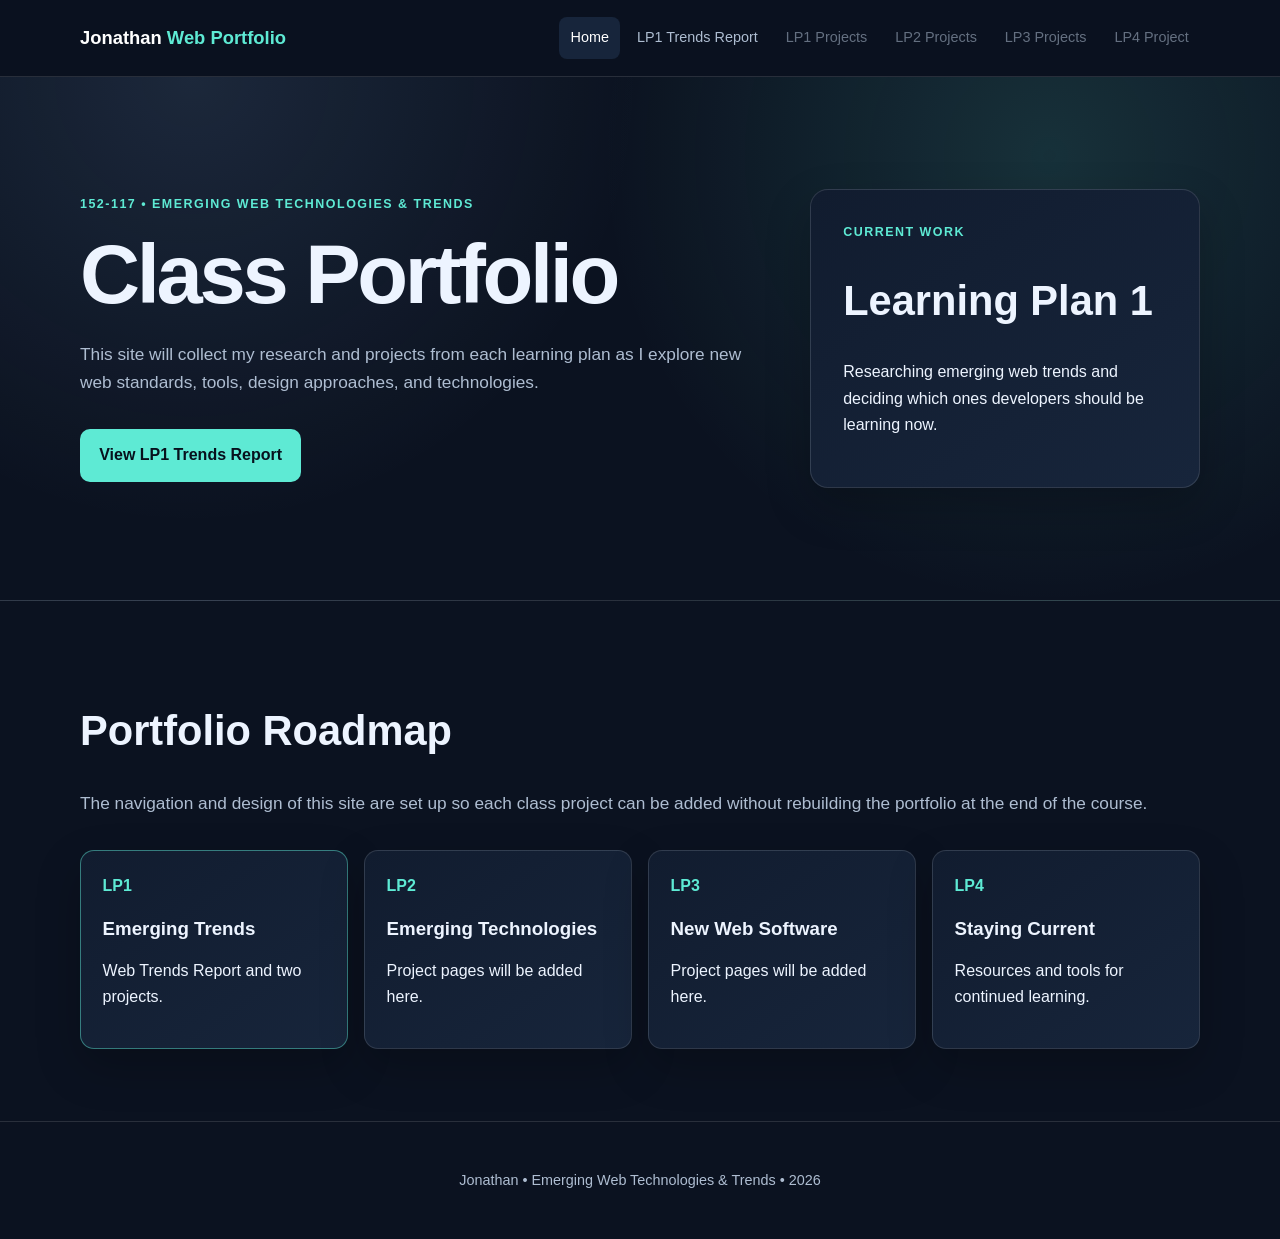
==== index.html @ ddfd7f27 "Add files via upload" ====
<!DOCTYPE html>
<html lang="en">
<head>
  <meta charset="UTF-8">
  <meta name="viewport" content="width=device-width, initial-scale=1.0">
  <meta name="description" content="Jonathan's Emerging Web Technologies and Trends class portfolio">
  <title>Jonathan | Emerging Web Technologies & Trends</title>
  <link rel="stylesheet" href="styles.css">
</head>
<body>
  <header class="site-header">
    <div class="wrap header-inner">
      <a class="brand" href="index.html">Jonathan <span>Web Portfolio</span></a>
      <nav aria-label="Main navigation">
        <ul class="nav-list">
          <li><a class="active" href="index.html">Home</a></li>
          <li><a href="trends.html">LP1 Trends Report</a></li>
          <li><a href="#" aria-disabled="true">LP1 Projects</a></li>
          <li><a href="#" aria-disabled="true">LP2 Projects</a></li>
          <li><a href="#" aria-disabled="true">LP3 Projects</a></li>
          <li><a href="#" aria-disabled="true">LP4 Project</a></li>
        </ul>
      </nav>
    </div>
  </header>

  <main>
    <section class="hero">
      <div class="wrap hero-grid">
        <div>
          <p class="eyebrow">152-117 • Emerging Web Technologies & Trends</p>
          <h1>Class Portfolio</h1>
          <p class="lead">
            This site will collect my research and projects from each learning plan as I explore
            new web standards, tools, design approaches, and technologies.
          </p>
          <a class="button" href="trends.html">View LP1 Trends Report</a>
        </div>
        <aside class="hero-card" aria-label="Portfolio overview">
          <p class="mini-label">Current work</p>
          <h2>Learning Plan 1</h2>
          <p>Researching emerging web trends and deciding which ones developers should be learning now.</p>
        </aside>
      </div>
    </section>

    <section class="wrap section">
      <h2>Portfolio Roadmap</h2>
      <p class="section-intro">
        The navigation and design of this site are set up so each class project can be added without
        rebuilding the portfolio at the end of the course.
      </p>
      <div class="roadmap-grid">
        <article class="roadmap-card current">
          <span>LP1</span>
          <h3>Emerging Trends</h3>
          <p>Web Trends Report and two projects.</p>
        </article>
        <article class="roadmap-card">
          <span>LP2</span>
          <h3>Emerging Technologies</h3>
          <p>Project pages will be added here.</p>
        </article>
        <article class="roadmap-card">
          <span>LP3</span>
          <h3>New Web Software</h3>
          <p>Project pages will be added here.</p>
        </article>
        <article class="roadmap-card">
          <span>LP4</span>
          <h3>Staying Current</h3>
          <p>Resources and tools for continued learning.</p>
        </article>
      </div>
    </section>
  </main>

  <footer>
    <div class="wrap">
      <p>Jonathan • Emerging Web Technologies & Trends • 2026</p>
    </div>
  </footer>
</body>
</html>
---- styles.css ----
/* =========================================================
   Jonathan - Emerging Web Technologies & Trends Portfolio
   ========================================================= */

:root {
  --bg: #0b1220;
  --surface: #111c2f;
  --surface-2: #17253b;
  --text: #edf4ff;
  --muted: #aebdd1;
  --accent: #5eead4;
  --accent-2: #93c5fd;
  --line: rgba(255, 255, 255, 0.12);
  --shadow: 0 18px 45px rgba(0, 0, 0, 0.22);
  --radius: 18px;
  --max-width: 1120px;
}

* {
  box-sizing: border-box;
}

html {
  scroll-behavior: smooth;
}

body {
  margin: 0;
  font-family: Arial, Helvetica, sans-serif;
  background: var(--bg);
  color: var(--text);
  line-height: 1.65;
}

a {
  color: var(--accent);
}

a:hover {
  color: #ffffff;
}

a:focus-visible,
button:focus-visible {
  outline: 3px solid var(--accent);
  outline-offset: 4px;
}

.wrap {
  width: min(92%, var(--max-width));
  margin-inline: auto;
}

.site-header {
  position: sticky;
  top: 0;
  z-index: 10;
  background: rgba(11, 18, 32, 0.96);
  border-bottom: 1px solid var(--line);
}

.header-inner {
  display: flex;
  justify-content: space-between;
  align-items: center;
  gap: 1.5rem;
  min-height: 76px;
}

.brand {
  color: #ffffff;
  font-size: 1.15rem;
  font-weight: 800;
  text-decoration: none;
  white-space: nowrap;
}

.brand span {
  color: var(--accent);
  font-weight: 600;
}

.nav-list {
  display: flex;
  flex-wrap: wrap;
  justify-content: flex-end;
  gap: 0.35rem;
  padding: 0;
  margin: 0;
  list-style: none;
}

.nav-list a {
  display: block;
  padding: 0.55rem 0.7rem;
  border-radius: 8px;
  color: var(--muted);
  text-decoration: none;
  font-size: 0.9rem;
}

.nav-list a:hover,
.nav-list a.active {
  background: var(--surface-2);
  color: #ffffff;
}

.nav-list a[aria-disabled="true"] {
  opacity: 0.55;
  cursor: default;
}

.hero,
.report-hero {
  border-bottom: 1px solid var(--line);
  background:
    radial-gradient(circle at 82% 15%, rgba(94, 234, 212, 0.14), transparent 28rem),
    radial-gradient(circle at 15% 0%, rgba(147, 197, 253, 0.12), transparent 28rem);
}

.hero {
  padding: 7rem 0;
}

.report-hero {
  padding: 5.5rem 0 4rem;
}

.hero-grid {
  display: grid;
  grid-template-columns: 1.4fr 0.8fr;
  align-items: center;
  gap: 3rem;
}

.eyebrow,
.mini-label {
  margin: 0 0 0.75rem;
  color: var(--accent);
  font-size: 0.78rem;
  font-weight: 800;
  letter-spacing: 0.12em;
  text-transform: uppercase;
}

h1,
h2,
h3 {
  line-height: 1.15;
}

h1 {
  max-width: 850px;
  margin: 0 0 1rem;
  font-size: clamp(2.5rem, 7vw, 5.2rem);
  letter-spacing: -0.04em;
}

h2 {
  font-size: clamp(1.7rem, 4vw, 2.6rem);
}

.lead,
.section-intro {
  color: var(--muted);
  font-size: 1.08rem;
}

.lead {
  max-width: 780px;
  margin-bottom: 2rem;
}

.button {
  display: inline-block;
  padding: 0.85rem 1.2rem;
  border-radius: 10px;
  background: var(--accent);
  color: #07111d;
  font-weight: 800;
  text-decoration: none;
}

.button:hover {
  background: #ffffff;
  color: #07111d;
}

.hero-card,
.roadmap-card,
.trend-card {
  background: linear-gradient(145deg, var(--surface), var(--surface-2));
  border: 1px solid var(--line);
  box-shadow: var(--shadow);
}

.hero-card {
  padding: 2rem;
  border-radius: var(--radius);
}

.section {
  padding: 4.5rem 0;
}

.roadmap-grid {
  display: grid;
  grid-template-columns: repeat(4, 1fr);
  gap: 1rem;
  margin-top: 2rem;
}

.roadmap-card {
  padding: 1.35rem;
  border-radius: 14px;
}

.roadmap-card span {
  color: var(--accent);
  font-weight: 800;
}

.roadmap-card.current {
  border-color: rgba(94, 234, 212, 0.45);
}

.rating-key {
  display: flex;
  flex-wrap: wrap;
  gap: 0.65rem 1rem;
  margin-top: 2rem;
  padding: 1rem 1.2rem;
  border: 1px solid var(--line);
  border-radius: 12px;
  background: rgba(17, 28, 47, 0.75);
  color: var(--muted);
}

.rating-key strong {
  color: #ffffff;
}

.trend-grid {
  display: grid;
  grid-template-columns: repeat(2, minmax(0, 1fr));
  gap: 1.35rem;
}

.trend-card {
  padding: 1.7rem;
  border-radius: var(--radius);
}

.trend-card h2 {
  margin: 0.5rem 0 1rem;
  font-size: 1.65rem;
}

.trend-card p {
  color: #d5e1f1;
}

.trend-top {
  display: flex;
  align-items: center;
  justify-content: space-between;
}

.trend-number {
  color: var(--accent-2);
  font-size: 0.9rem;
  font-weight: 800;
}

.rating {
  padding: 0.25rem 0.65rem;
  border: 1px solid rgba(94, 234, 212, 0.35);
  border-radius: 999px;
  background: rgba(94, 234, 212, 0.08);
  color: var(--accent);
  font-weight: 800;
}

.standard-call {
  margin: 1.25rem 0;
  padding: 1rem 1.1rem;
  border-left: 4px solid var(--accent);
  background: rgba(0, 0, 0, 0.13);
}

.standard-call h3 {
  margin: 0 0 0.35rem;
  font-size: 1rem;
}

.standard-call p {
  margin: 0;
}

.source-link {
  font-size: 0.92rem;
}

.featured-trend {
  grid-column: 1 / -1;
}

.demo-section {
  padding: 4.5rem 0;
  border-block: 1px solid var(--line);
  background: #0e1829;
}

.resizable-demo {
  width: min(100%, 850px);
  min-width: 280px;
  max-width: 100%;
  resize: horizontal;
  overflow: auto;
  margin-top: 2rem;
  padding: 1rem;
  border: 2px dashed rgba(147, 197, 253, 0.5);
  border-radius: 14px;
  container-type: inline-size;
}

.cq-card {
  display: grid;
  gap: 1rem;
  padding: 1.25rem;
  border-radius: 14px;
  background: var(--surface-2);
  border: 1px solid var(--line);
}

.cq-visual {
  display: grid;
  min-height: 130px;
  place-items: center;
  border-radius: 10px;
  background: rgba(94, 234, 212, 0.11);
  color: var(--accent);
  font-size: 2.4rem;
  font-weight: 900;
}

.cq-card h3 {
  margin: 0 0 0.5rem;
  font-size: 1.4rem;
}

.cq-card p:last-child {
  margin-bottom: 0;
  color: var(--muted);
}

/* Live demonstration of the Container Queries trend.
   This changes the card according to its PARENT container width. */
@container (min-width: 600px) {
  .cq-card {
    grid-template-columns: 180px 1fr;
    align-items: center;
  }

  .cq-visual {
    min-height: 180px;
  }

  .cq-card h3 {
    font-size: 1.8rem;
  }
}

.demo-note {
  max-width: 850px;
  color: var(--muted);
  font-size: 0.95rem;
}

code {
  padding: 0.15rem 0.35rem;
  border-radius: 5px;
  background: rgba(255, 255, 255, 0.08);
  color: var(--accent);
}

.table-wrap {
  overflow-x: auto;
  border: 1px solid var(--line);
  border-radius: 14px;
}

table {
  width: 100%;
  border-collapse: collapse;
  background: var(--surface);
}

th,
td {
  padding: 1rem;
  border-bottom: 1px solid var(--line);
  text-align: left;
}

th {
  color: var(--accent);
}

tbody tr:last-child td {
  border-bottom: 0;
}

.sources-section {
  padding: 4.5rem 0;
  background: #0e1829;
  border-top: 1px solid var(--line);
}

.sources {
  padding-left: 1.4rem;
}

.sources li {
  margin-bottom: 1rem;
  color: var(--muted);
}

.access-note {
  color: var(--muted);
  font-size: 0.92rem;
}

footer {
  padding: 2rem 0;
  border-top: 1px solid var(--line);
  color: var(--muted);
  text-align: center;
  font-size: 0.9rem;
}

@media (max-width: 850px) {
  .header-inner {
    align-items: flex-start;
    flex-direction: column;
    padding: 1rem 0;
  }

  .nav-list {
    justify-content: flex-start;
  }

  .hero-grid,
  .trend-grid {
    grid-template-columns: 1fr;
  }

  .roadmap-grid {
    grid-template-columns: repeat(2, 1fr);
  }

  .featured-trend {
    grid-column: auto;
  }

  .hero {
    padding: 4.5rem 0;
  }
}

@media (max-width: 520px) {
  .roadmap-grid {
    grid-template-columns: 1fr;
  }

  .nav-list a {
    padding-left: 0;
    padding-right: 0.65rem;
  }

  .section,
  .demo-section,
  .sources-section {
    padding: 3rem 0;
  }
}

@media (prefers-reduced-motion: reduce) {
  html {
    scroll-behavior: auto;
  }
}
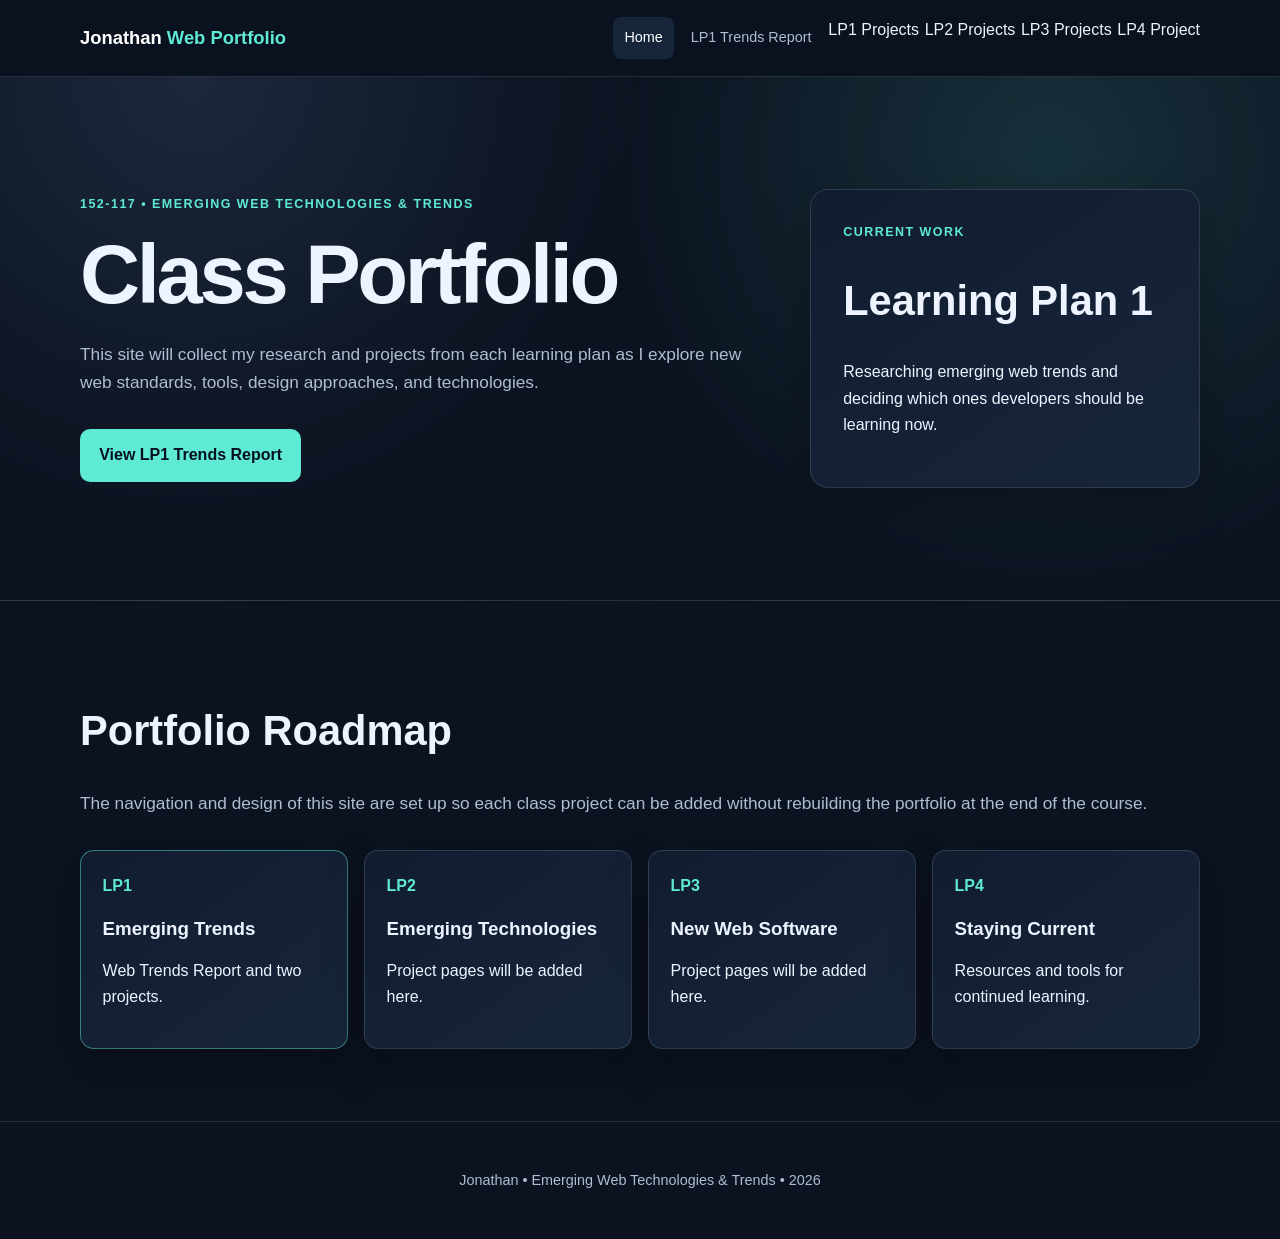
==== commit 8f3310d0: "Change disabled links to span elements" ====
--- a/index.html
+++ b/index.html
@@ -15,10 +15,10 @@
         <ul class="nav-list">
           <li><a class="active" href="index.html">Home</a></li>
           <li><a href="trends.html">LP1 Trends Report</a></li>
-          <li><a href="#" aria-disabled="true">LP1 Projects</a></li>
-          <li><a href="#" aria-disabled="true">LP2 Projects</a></li>
-          <li><a href="#" aria-disabled="true">LP3 Projects</a></li>
-          <li><a href="#" aria-disabled="true">LP4 Project</a></li>
+          <li><span class="disabled-link">LP1 Projects</span></li>
+          <li><span class="disabled-link">LP2 Projects</span></li>
+          <li><span class="disabled-link">LP3 Projects</span></li>
+          <li><span class="disabled-link">LP4 Project</span></li>
         </ul>
       </nav>
     </div>
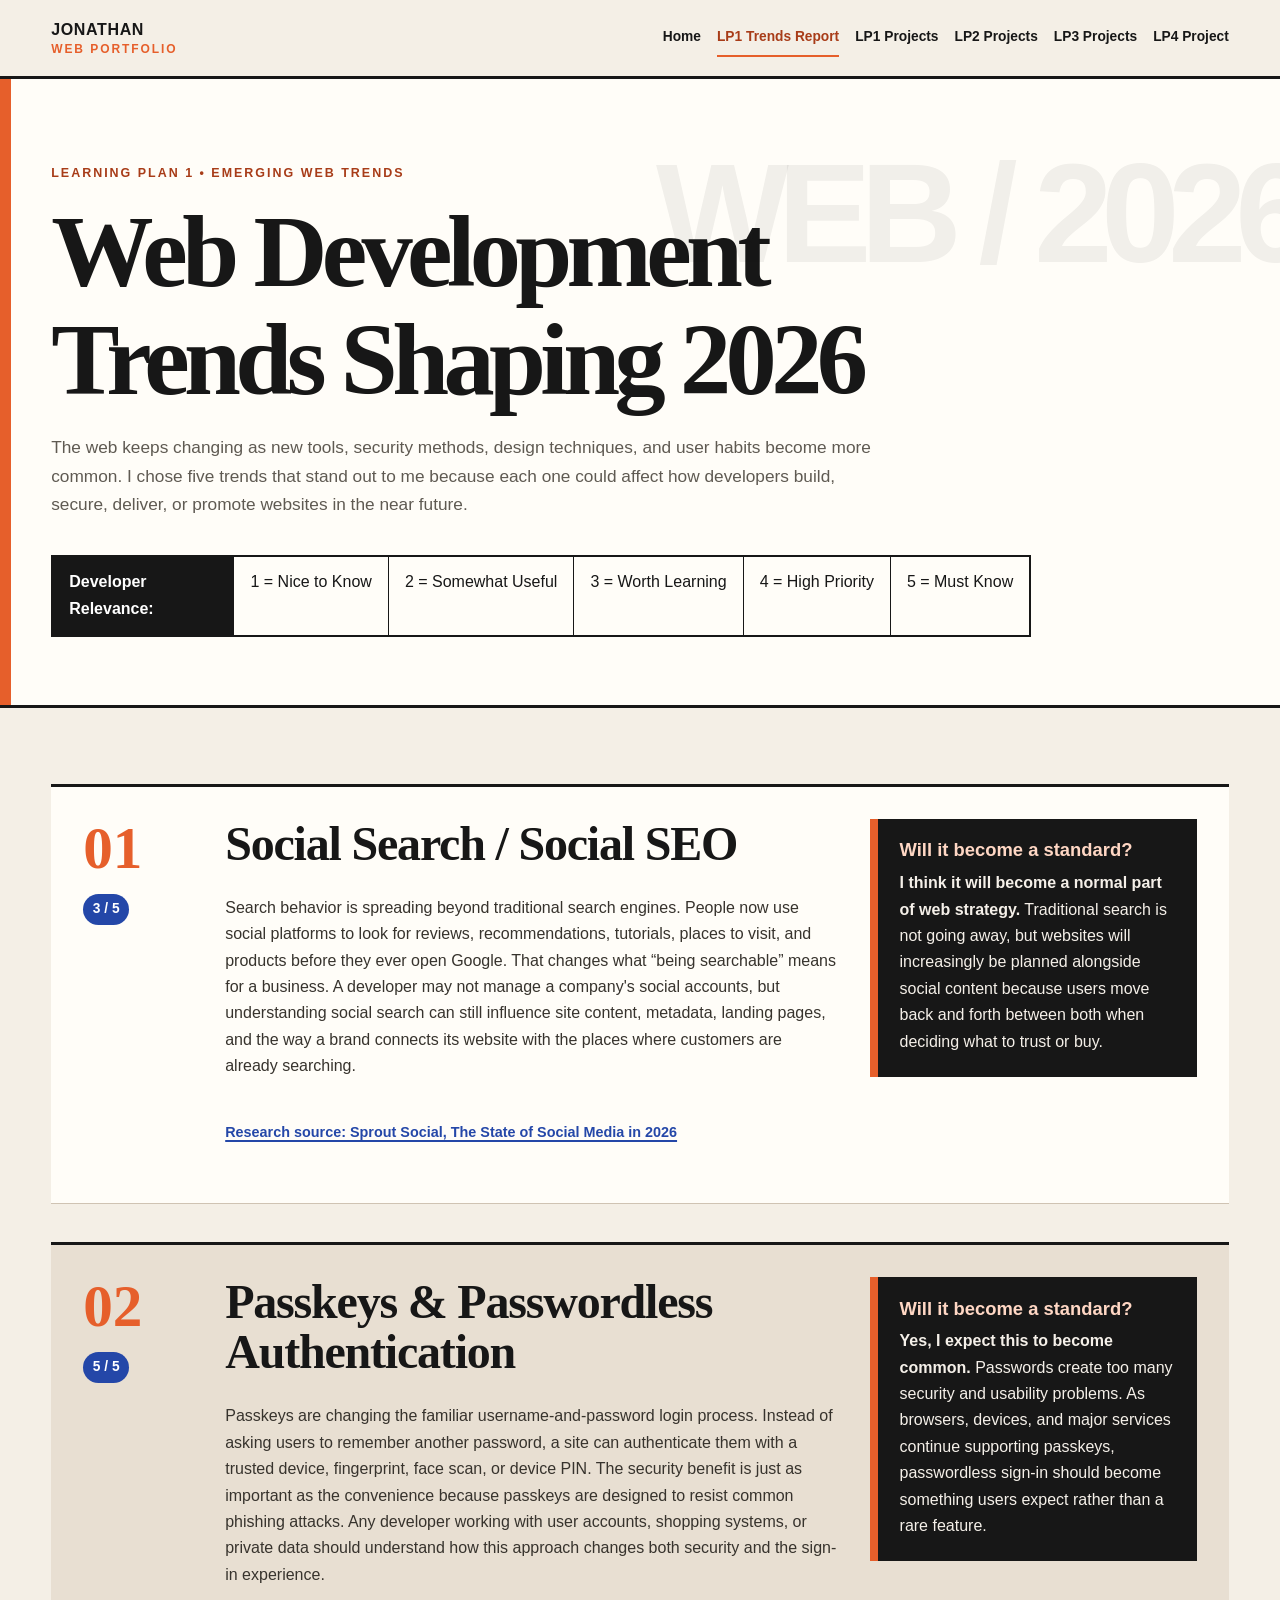
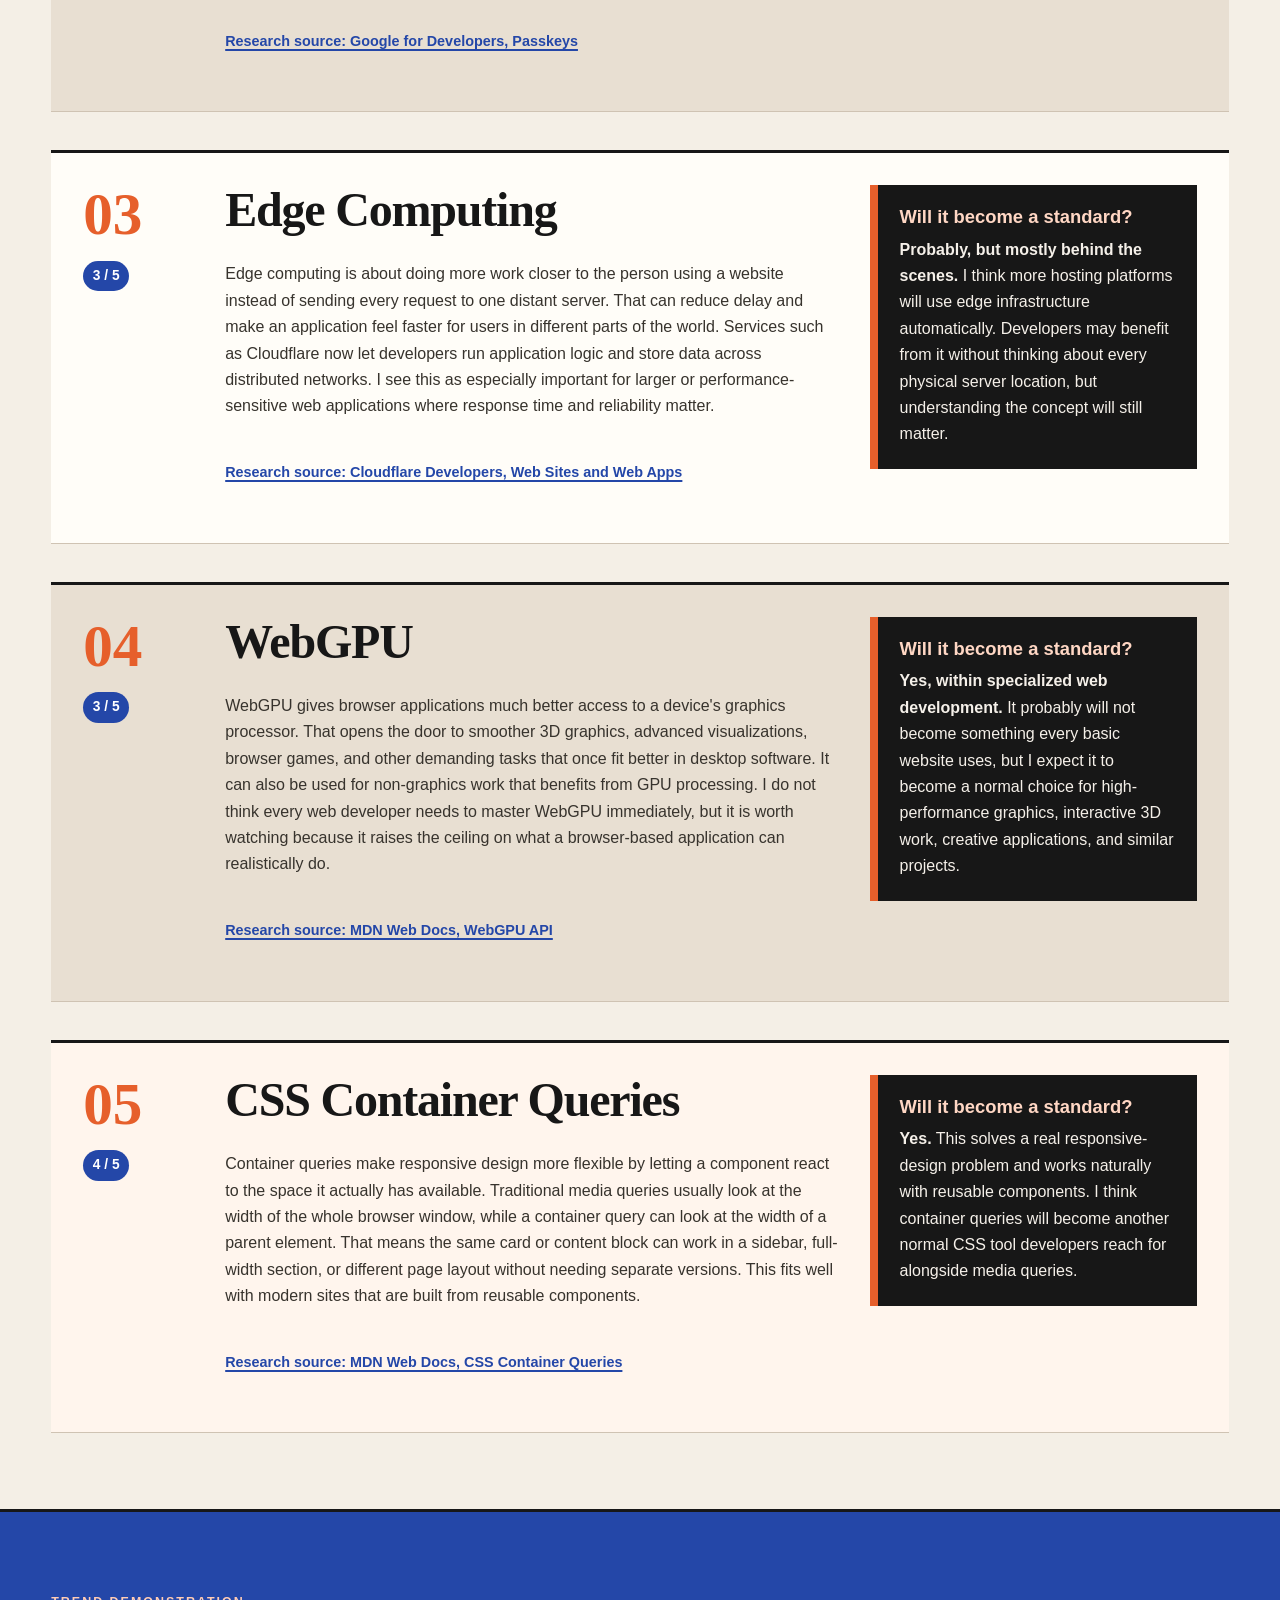
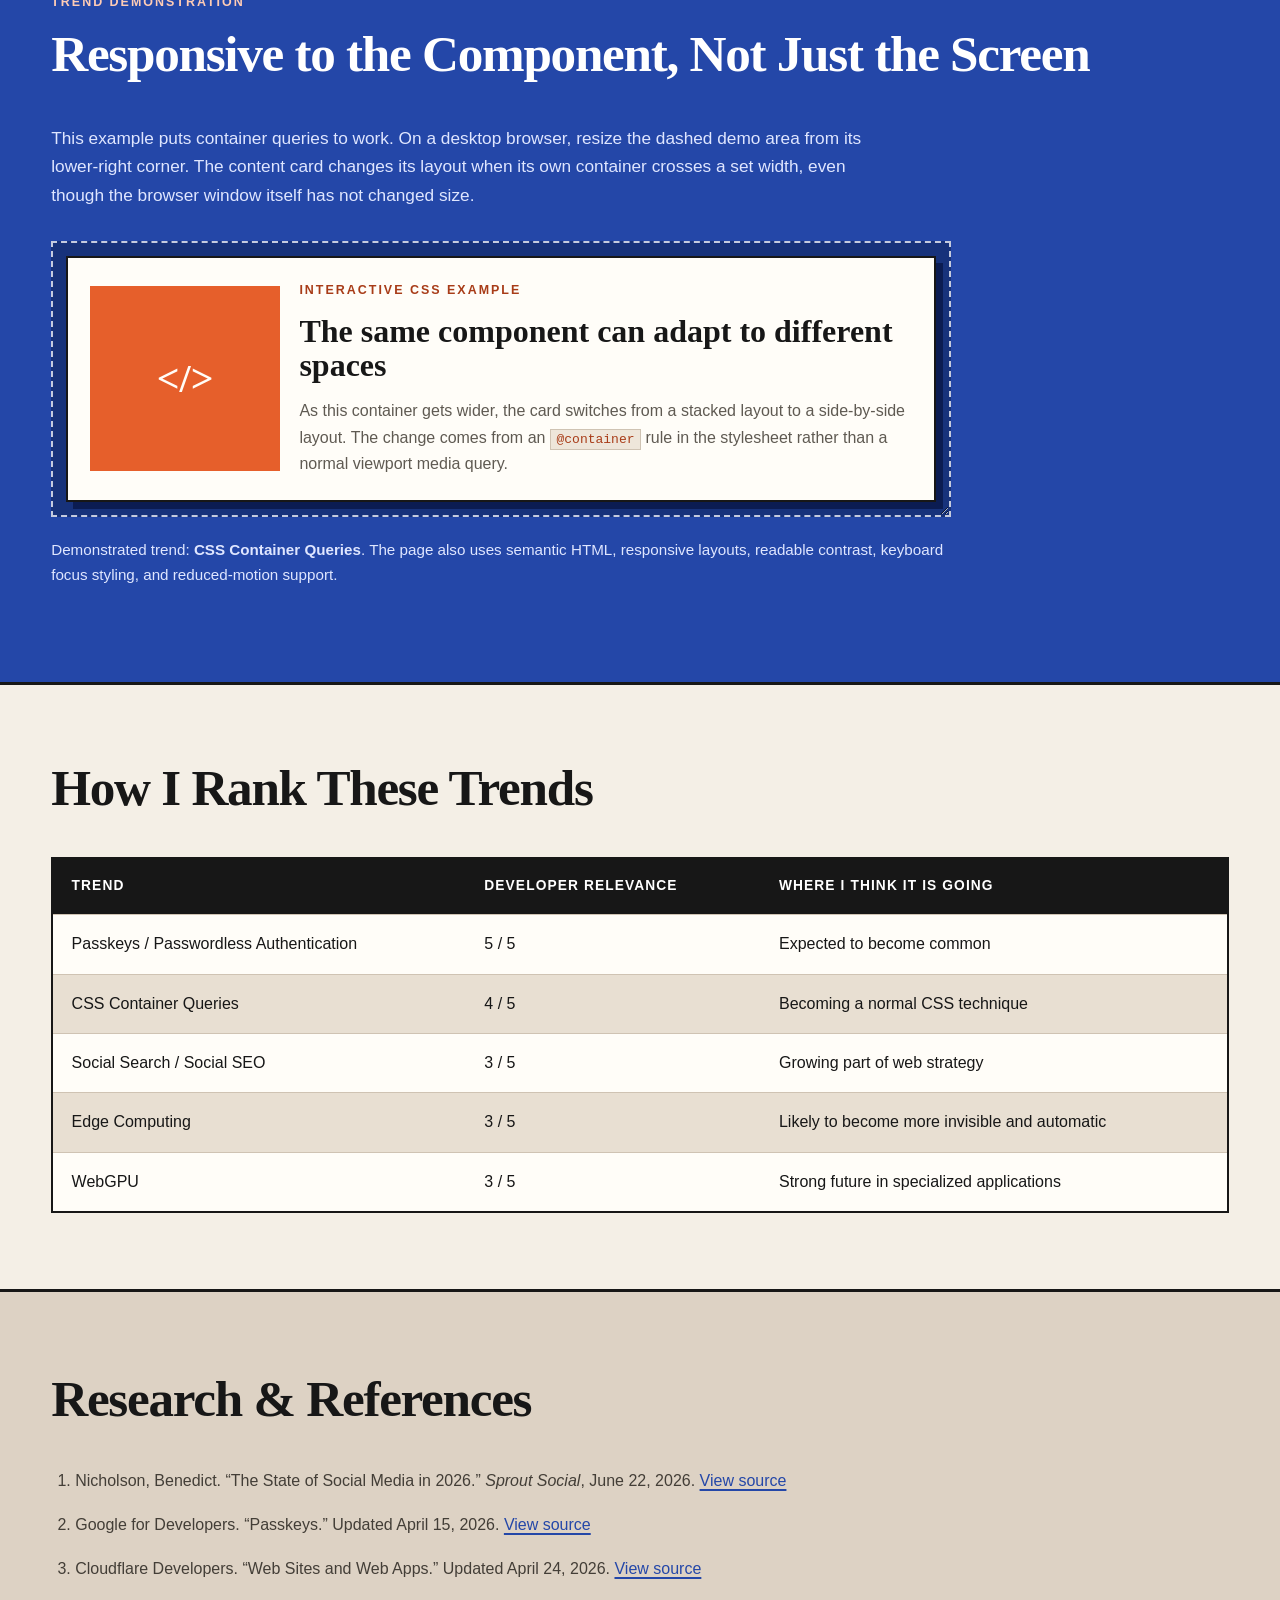
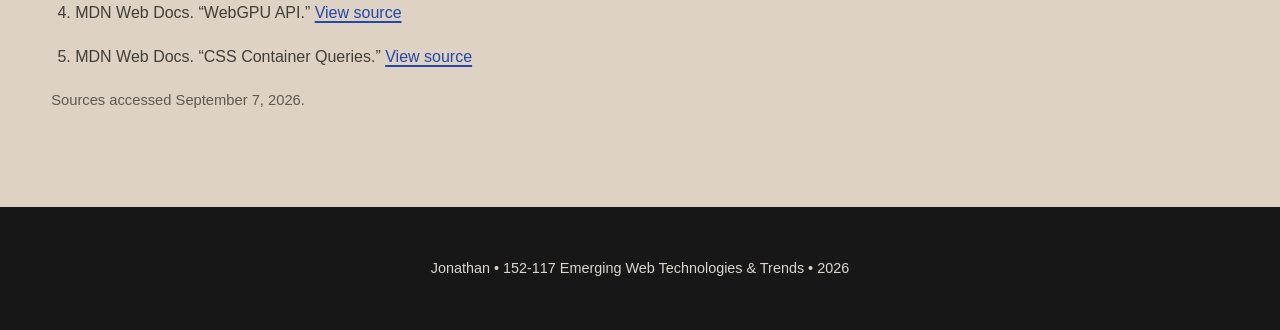
==== commit 3e4e8db0: "Update title and description for web trends report" ====
--- a/index.html
+++ b/index.html
@@ -3,8 +3,8 @@
 <head>
   <meta charset="UTF-8">
   <meta name="viewport" content="width=device-width, initial-scale=1.0">
-  <meta name="description" content="Jonathan's Emerging Web Technologies and Trends class portfolio">
-  <title>Jonathan | Emerging Web Technologies & Trends</title>
+  <meta name="description" content="Web Trends Report covering five emerging trends in web development">
+  <title>Emerging Web Trends 2026 | Jonathan</title>
   <link rel="stylesheet" href="styles.css">
 </head>
 <body>
@@ -13,71 +13,268 @@
       <a class="brand" href="index.html">Jonathan <span>Web Portfolio</span></a>
       <nav aria-label="Main navigation">
         <ul class="nav-list">
-          <li><a class="active" href="index.html">Home</a></li>
-          <li><a href="trends.html">LP1 Trends Report</a></li>
-          <li><span class="disabled-link">LP1 Projects</span></li>
-          <li><span class="disabled-link">LP2 Projects</span></li>
-          <li><span class="disabled-link">LP3 Projects</span></li>
-          <li><span class="disabled-link">LP4 Project</span></li>
+          <li><a href="index.html">Home</a></li>
+          <li><a class="active" href="trends.html">LP1 Trends Report</a></li>
+          <li><a href="#" aria-disabled="true">LP1 Projects</a></li>
+          <li><a href="#" aria-disabled="true">LP2 Projects</a></li>
+          <li><a href="#" aria-disabled="true">LP3 Projects</a></li>
+          <li><a href="#" aria-disabled="true">LP4 Project</a></li>
         </ul>
       </nav>
     </div>
   </header>
 
   <main>
-    <section class="hero">
-      <div class="wrap hero-grid">
-        <div>
-          <p class="eyebrow">152-117 • Emerging Web Technologies & Trends</p>
-          <h1>Class Portfolio</h1>
-          <p class="lead">
-            This site will collect my research and projects from each learning plan as I explore
-            new web standards, tools, design approaches, and technologies.
-          </p>
-          <a class="button" href="trends.html">View LP1 Trends Report</a>
+    <section class="report-hero">
+      <div class="wrap">
+        <p class="eyebrow">Learning Plan 1 • Emerging Web Trends</p>
+        <h1>Web Development Trends Shaping 2026</h1>
+        <p class="lead">
+          The web keeps changing as new tools, security methods, design techniques, and user habits
+          become more common. I chose five trends that stand out to me because each one could affect
+          how developers build, secure, deliver, or promote websites in the near future.
+        </p>
+        <div class="rating-key" aria-label="Importance rating scale">
+          <strong>Developer Relevance:</strong>
+          <span>1 = Nice to Know</span>
+          <span>2 = Somewhat Useful</span>
+          <span>3 = Worth Learning</span>
+          <span>4 = High Priority</span>
+          <span>5 = Must Know</span>
         </div>
-        <aside class="hero-card" aria-label="Portfolio overview">
-          <p class="mini-label">Current work</p>
-          <h2>Learning Plan 1</h2>
-          <p>Researching emerging web trends and deciding which ones developers should be learning now.</p>
-        </aside>
       </div>
     </section>
 
     <section class="wrap section">
-      <h2>Portfolio Roadmap</h2>
-      <p class="section-intro">
-        The navigation and design of this site are set up so each class project can be added without
-        rebuilding the portfolio at the end of the course.
-      </p>
-      <div class="roadmap-grid">
-        <article class="roadmap-card current">
-          <span>LP1</span>
-          <h3>Emerging Trends</h3>
-          <p>Web Trends Report and two projects.</p>
-        </article>
-        <article class="roadmap-card">
-          <span>LP2</span>
-          <h3>Emerging Technologies</h3>
-          <p>Project pages will be added here.</p>
-        </article>
-        <article class="roadmap-card">
-          <span>LP3</span>
-          <h3>New Web Software</h3>
-          <p>Project pages will be added here.</p>
-        </article>
-        <article class="roadmap-card">
-          <span>LP4</span>
-          <h3>Staying Current</h3>
-          <p>Resources and tools for continued learning.</p>
-        </article>
+      <div class="trend-grid">
+
+        <article class="trend-card">
+          <div class="trend-top">
+            <span class="trend-number">01</span>
+            <span class="rating">3 / 5</span>
+          </div>
+          <h2>Social Search / Social SEO</h2>
+          <p>
+            Search behavior is spreading beyond traditional search engines. People now use social
+            platforms to look for reviews, recommendations, tutorials, places to visit, and products
+            before they ever open Google. That changes what “being searchable” means for a business.
+            A developer may not manage a company's social accounts, but understanding social search
+            can still influence site content, metadata, landing pages, and the way a brand connects
+            its website with the places where customers are already searching.
+          </p>
+          <div class="standard-call">
+            <h3>Will it become a standard?</h3>
+            <p>
+              <strong>I think it will become a normal part of web strategy.</strong> Traditional search
+              is not going away, but websites will increasingly be planned alongside social content
+              because users move back and forth between both when deciding what to trust or buy.
+            </p>
+          </div>
+          <a class="source-link" href="https://sproutsocial.com/insights/?p=173051" target="_blank" rel="noopener">
+            Research source: Sprout Social, The State of Social Media in 2026
+          </a>
+        </article>
+
+        <article class="trend-card">
+          <div class="trend-top">
+            <span class="trend-number">02</span>
+            <span class="rating">5 / 5</span>
+          </div>
+          <h2>Passkeys & Passwordless Authentication</h2>
+          <p>
+            Passkeys are changing the familiar username-and-password login process. Instead of asking
+            users to remember another password, a site can authenticate them with a trusted device,
+            fingerprint, face scan, or device PIN. The security benefit is just as important as the
+            convenience because passkeys are designed to resist common phishing attacks. Any developer
+            working with user accounts, shopping systems, or private data should understand how this
+            approach changes both security and the sign-in experience.
+          </p>
+          <div class="standard-call">
+            <h3>Will it become a standard?</h3>
+            <p>
+              <strong>Yes, I expect this to become common.</strong> Passwords create too many security
+              and usability problems. As browsers, devices, and major services continue supporting
+              passkeys, passwordless sign-in should become something users expect rather than a rare feature.
+            </p>
+          </div>
+          <a class="source-link" href="https://developers.google.com/identity/passkeys" target="_blank" rel="noopener">
+            Research source: Google for Developers, Passkeys
+          </a>
+        </article>
+
+        <article class="trend-card">
+          <div class="trend-top">
+            <span class="trend-number">03</span>
+            <span class="rating">3 / 5</span>
+          </div>
+          <h2>Edge Computing</h2>
+          <p>
+            Edge computing is about doing more work closer to the person using a website instead of
+            sending every request to one distant server. That can reduce delay and make an application
+            feel faster for users in different parts of the world. Services such as Cloudflare now let
+            developers run application logic and store data across distributed networks. I see this as
+            especially important for larger or performance-sensitive web applications where response
+            time and reliability matter.
+          </p>
+          <div class="standard-call">
+            <h3>Will it become a standard?</h3>
+            <p>
+              <strong>Probably, but mostly behind the scenes.</strong> I think more hosting platforms
+              will use edge infrastructure automatically. Developers may benefit from it without
+              thinking about every physical server location, but understanding the concept will still matter.
+            </p>
+          </div>
+          <a class="source-link" href="https://developers.cloudflare.com/use-cases/web-apps/" target="_blank" rel="noopener">
+            Research source: Cloudflare Developers, Web Sites and Web Apps
+          </a>
+        </article>
+
+        <article class="trend-card">
+          <div class="trend-top">
+            <span class="trend-number">04</span>
+            <span class="rating">3 / 5</span>
+          </div>
+          <h2>WebGPU</h2>
+          <p>
+            WebGPU gives browser applications much better access to a device's graphics processor.
+            That opens the door to smoother 3D graphics, advanced visualizations, browser games, and
+            other demanding tasks that once fit better in desktop software. It can also be used for
+            non-graphics work that benefits from GPU processing. I do not think every web developer
+            needs to master WebGPU immediately, but it is worth watching because it raises the ceiling
+            on what a browser-based application can realistically do.
+          </p>
+          <div class="standard-call">
+            <h3>Will it become a standard?</h3>
+            <p>
+              <strong>Yes, within specialized web development.</strong> It probably will not become
+              something every basic website uses, but I expect it to become a normal choice for
+              high-performance graphics, interactive 3D work, creative applications, and similar projects.
+            </p>
+          </div>
+          <a class="source-link" href="https://developer.mozilla.org/en-US/docs/Web/API/WebGPU_API" target="_blank" rel="noopener">
+            Research source: MDN Web Docs, WebGPU API
+          </a>
+        </article>
+
+        <article class="trend-card featured-trend">
+          <div class="trend-top">
+            <span class="trend-number">05</span>
+            <span class="rating">4 / 5</span>
+          </div>
+          <h2>CSS Container Queries</h2>
+          <p>
+            Container queries make responsive design more flexible by letting a component react to the
+            space it actually has available. Traditional media queries usually look at the width of the
+            whole browser window, while a container query can look at the width of a parent element.
+            That means the same card or content block can work in a sidebar, full-width section, or
+            different page layout without needing separate versions. This fits well with modern sites
+            that are built from reusable components.
+          </p>
+          <div class="standard-call">
+            <h3>Will it become a standard?</h3>
+            <p>
+              <strong>Yes.</strong> This solves a real responsive-design problem and works naturally
+              with reusable components. I think container queries will become another normal CSS tool
+              developers reach for alongside media queries.
+            </p>
+          </div>
+          <a class="source-link" href="https://developer.mozilla.org/en-US/docs/Web/CSS/Guides/Containment/Container_queries" target="_blank" rel="noopener">
+            Research source: MDN Web Docs, CSS Container Queries
+          </a>
+        </article>
+
+      </div>
+    </section>
+
+    <section class="demo-section">
+      <div class="wrap">
+        <p class="eyebrow">Trend Demonstration</p>
+        <h2>Responsive to the Component, Not Just the Screen</h2>
+        <p class="section-intro">
+          This example puts container queries to work. On a desktop browser, resize the dashed demo
+          area from its lower-right corner. The content card changes its layout when its own container
+          crosses a set width, even though the browser window itself has not changed size.
+        </p>
+
+        <div class="resizable-demo">
+          <article class="cq-card">
+            <div class="cq-visual" aria-hidden="true">
+              <span>&lt;/&gt;</span>
+            </div>
+            <div>
+              <p class="mini-label">INTERACTIVE CSS EXAMPLE</p>
+              <h3>The same component can adapt to different spaces</h3>
+              <p>
+                As this container gets wider, the card switches from a stacked layout to a side-by-side
+                layout. The change comes from an <code>@container</code> rule in the stylesheet rather
+                than a normal viewport media query.
+              </p>
+            </div>
+          </article>
+        </div>
+
+        <p class="demo-note">
+          Demonstrated trend: <strong>CSS Container Queries</strong>. The page also uses semantic HTML,
+          responsive layouts, readable contrast, keyboard focus styling, and reduced-motion support.
+        </p>
+      </div>
+    </section>
+
+    <section class="wrap section">
+      <h2>How I Rank These Trends</h2>
+      <div class="table-wrap">
+        <table>
+          <thead>
+            <tr>
+              <th scope="col">Trend</th>
+              <th scope="col">Developer Relevance</th>
+              <th scope="col">Where I Think It Is Going</th>
+            </tr>
+          </thead>
+          <tbody>
+            <tr><td>Passkeys / Passwordless Authentication</td><td>5 / 5</td><td>Expected to become common</td></tr>
+            <tr><td>CSS Container Queries</td><td>4 / 5</td><td>Becoming a normal CSS technique</td></tr>
+            <tr><td>Social Search / Social SEO</td><td>3 / 5</td><td>Growing part of web strategy</td></tr>
+            <tr><td>Edge Computing</td><td>3 / 5</td><td>Likely to become more invisible and automatic</td></tr>
+            <tr><td>WebGPU</td><td>3 / 5</td><td>Strong future in specialized applications</td></tr>
+          </tbody>
+        </table>
+      </div>
+    </section>
+
+    <section class="sources-section">
+      <div class="wrap">
+        <h2>Research & References</h2>
+        <ol class="sources">
+          <li>
+            Nicholson, Benedict. “The State of Social Media in 2026.” <em>Sprout Social</em>, June 22, 2026.
+            <a href="https://sproutsocial.com/insights/?p=173051" target="_blank" rel="noopener">View source</a>
+          </li>
+          <li>
+            Google for Developers. “Passkeys.” Updated April 15, 2026.
+            <a href="https://developers.google.com/identity/passkeys" target="_blank" rel="noopener">View source</a>
+          </li>
+          <li>
+            Cloudflare Developers. “Web Sites and Web Apps.” Updated April 24, 2026.
+            <a href="https://developers.cloudflare.com/use-cases/web-apps/" target="_blank" rel="noopener">View source</a>
+          </li>
+          <li>
+            MDN Web Docs. “WebGPU API.”
+            <a href="https://developer.mozilla.org/en-US/docs/Web/API/WebGPU_API" target="_blank" rel="noopener">View source</a>
+          </li>
+          <li>
+            MDN Web Docs. “CSS Container Queries.”
+            <a href="https://developer.mozilla.org/en-US/docs/Web/CSS/Guides/Containment/Container_queries" target="_blank" rel="noopener">View source</a>
+          </li>
+        </ol>
+        <p class="access-note">Sources accessed September 7, 2026.</p>
       </div>
     </section>
   </main>
 
   <footer>
     <div class="wrap">
-      <p>Jonathan • Emerging Web Technologies & Trends • 2026</p>
+      <p>Jonathan • 152-117 Emerging Web Technologies & Trends • 2026</p>
     </div>
   </footer>
 </body>
--- a/styles.css
+++ b/styles.css
@@ -1,492 +1,712 @@
-/* =========================================================
-   Jonathan - Emerging Web Technologies & Trends Portfolio
-   ========================================================= */
-
+/* Jonathan - Emerging Web Technologies & Trends Portfolio */
 :root {
-  --bg: #0b1220;
-  --surface: #111c2f;
-  --surface-2: #17253b;
-  --text: #edf4ff;
-  --muted: #aebdd1;
-  --accent: #5eead4;
-  --accent-2: #93c5fd;
-  --line: rgba(255, 255, 255, 0.12);
-  --shadow: 0 18px 45px rgba(0, 0, 0, 0.22);
-  --radius: 18px;
-  --max-width: 1120px;
+  --paper: #f4efe6;
+  --paper-deep: #e8dfd2;
+  --ink: #171717;
+  --muted: #5f5a52;
+  --accent: #e65f2b;
+  --accent-dark: #a83c18;
+  --blue: #2447a8;
+  --line: #cfc3b3;
+  --white: #fffdf8;
+  --max-width: 1180px;
+  --radius: 6px;
 }
 
 * {
-  box-sizing: border-box;
+  box-sizing: border-box
 }
 
 html {
-  scroll-behavior: smooth;
+  scroll-behavior: smooth
 }
 
 body {
   margin: 0;
-  font-family: Arial, Helvetica, sans-serif;
-  background: var(--bg);
-  color: var(--text);
-  line-height: 1.65;
+  background: var(--paper);
+  color: var(--ink);
+  font-family: "Trebuchet MS", "Segoe UI", Arial, sans-serif;
+  line-height: 1.65
 }
 
 a {
-  color: var(--accent);
+  color: var(--blue);
+  text-decoration-thickness: 2px;
+  text-underline-offset: 3px
 }
 
 a:hover {
-  color: #ffffff;
+  color: var(--accent-dark)
 }
 
 a:focus-visible,
 button:focus-visible {
-  outline: 3px solid var(--accent);
-  outline-offset: 4px;
+  outline: 3px solid var(--blue);
+  outline-offset: 4px
 }
 
 .wrap {
   width: min(92%, var(--max-width));
-  margin-inline: auto;
+  margin-inline: auto
 }
 
 .site-header {
   position: sticky;
   top: 0;
-  z-index: 10;
-  background: rgba(11, 18, 32, 0.96);
-  border-bottom: 1px solid var(--line);
+  z-index: 20;
+  background: var(--paper);
+  border-bottom: 3px solid var(--ink)
 }
 
 .header-inner {
+  min-height: 76px;
   display: flex;
+  align-items: center;
   justify-content: space-between;
-  align-items: center;
-  gap: 1.5rem;
-  min-height: 76px;
+  gap: 2rem
 }
 
 .brand {
-  color: #ffffff;
-  font-size: 1.15rem;
-  font-weight: 800;
+  color: var(--ink);
+  font-size: 1rem;
+  font-weight: 900;
+  letter-spacing: .04em;
   text-decoration: none;
-  white-space: nowrap;
+  text-transform: uppercase
 }
 
 .brand span {
+  display: block;
+  margin-top: -.2rem;
   color: var(--accent);
-  font-weight: 600;
+  font-size: .75rem;
+  letter-spacing: .16em
 }
 
 .nav-list {
   display: flex;
   flex-wrap: wrap;
   justify-content: flex-end;
-  gap: 0.35rem;
+  gap: .2rem 1rem;
   padding: 0;
   margin: 0;
-  list-style: none;
-}
-
-.nav-list a {
-  display: block;
-  padding: 0.55rem 0.7rem;
-  border-radius: 8px;
-  color: var(--muted);
+  list-style: none
+}
+
+.nav-list a,
+.nav-list .disabled-link {
+  display: inline-block;
+  padding: .4rem 0;
+  color: var(--ink);
+  font-size: .86rem;
+  font-weight: 700;
   text-decoration: none;
-  font-size: 0.9rem;
+  border-bottom: 2px solid transparent
 }
 
 .nav-list a:hover,
 .nav-list a.active {
-  background: var(--surface-2);
-  color: #ffffff;
-}
-
-.nav-list a[aria-disabled="true"] {
-  opacity: 0.55;
-  cursor: default;
+  color: var(--accent-dark);
+  border-bottom-color: var(--accent)
+}
+
+.nav-list .disabled-link {
+  color: #999187;
+  cursor: default
 }
 
 .hero,
 .report-hero {
-  border-bottom: 1px solid var(--line);
-  background:
-    radial-gradient(circle at 82% 15%, rgba(94, 234, 212, 0.14), transparent 28rem),
-    radial-gradient(circle at 15% 0%, rgba(147, 197, 253, 0.12), transparent 28rem);
+  position: relative;
+  overflow: hidden;
+  background: var(--white);
+  border-bottom: 3px solid var(--ink)
 }
 
 .hero {
-  padding: 7rem 0;
+  padding: 6.5rem 0 5.5rem
 }
 
 .report-hero {
-  padding: 5.5rem 0 4rem;
+  padding: 5.25rem 0 4.25rem
+}
+
+.hero::before,
+.report-hero::before {
+  content: "";
+  position: absolute;
+  inset: 0 auto 0 0;
+  width: 11px;
+  background: var(--accent)
+}
+
+.hero::after,
+.report-hero::after {
+  content: "WEB / 2026";
+  position: absolute;
+  right: -1.4rem;
+  top: 1.2rem;
+  color: rgba(23, 23, 23, .06);
+  font-size: clamp(4rem, 11vw, 9rem);
+  font-weight: 900;
+  letter-spacing: -.08em;
+  pointer-events: none
 }
 
 .hero-grid {
   display: grid;
-  grid-template-columns: 1.4fr 0.8fr;
-  align-items: center;
-  gap: 3rem;
+  grid-template-columns: 1.4fr .65fr;
+  align-items: end;
+  gap: 4rem
 }
 
 .eyebrow,
 .mini-label {
-  margin: 0 0 0.75rem;
-  color: var(--accent);
-  font-size: 0.78rem;
-  font-weight: 800;
-  letter-spacing: 0.12em;
-  text-transform: uppercase;
+  margin: 0 0 .9rem;
+  color: var(--accent-dark);
+  font-size: .78rem;
+  font-weight: 900;
+  letter-spacing: .16em;
+  text-transform: uppercase
 }
 
 h1,
 h2,
 h3 {
-  line-height: 1.15;
+  margin-top: 0;
+  line-height: 1.05
 }
 
 h1 {
-  max-width: 850px;
-  margin: 0 0 1rem;
-  font-size: clamp(2.5rem, 7vw, 5.2rem);
-  letter-spacing: -0.04em;
+  max-width: 930px;
+  margin-bottom: 1.25rem;
+  font-family: Georgia, "Times New Roman", serif;
+  font-size: clamp(3.2rem, 8vw, 7rem);
+  font-weight: 700;
+  letter-spacing: -.055em
 }
 
 h2 {
-  font-size: clamp(1.7rem, 4vw, 2.6rem);
+  font-family: Georgia, "Times New Roman", serif;
+  font-size: clamp(2rem, 4vw, 3.2rem);
+  letter-spacing: -.025em
+}
+
+h3 {
+  font-size: 1.15rem
 }
 
 .lead,
 .section-intro {
+  max-width: 820px;
   color: var(--muted);
-  font-size: 1.08rem;
+  font-size: 1.08rem
 }
 
 .lead {
-  max-width: 780px;
-  margin-bottom: 2rem;
+  margin-bottom: 2rem
 }
 
 .button {
   display: inline-block;
-  padding: 0.85rem 1.2rem;
-  border-radius: 10px;
-  background: var(--accent);
-  color: #07111d;
+  padding: .85rem 1.15rem;
+  background: var(--ink);
+  color: var(--white);
+  border: 2px solid var(--ink);
+  border-radius: 0;
   font-weight: 800;
   text-decoration: none;
+  box-shadow: 6px 6px 0 var(--accent);
+  transition: transform 150ms ease, box-shadow 150ms ease
 }
 
 .button:hover {
-  background: #ffffff;
-  color: #07111d;
-}
-
-.hero-card,
-.roadmap-card,
-.trend-card {
-  background: linear-gradient(145deg, var(--surface), var(--surface-2));
-  border: 1px solid var(--line);
-  box-shadow: var(--shadow);
+  color: var(--white);
+  transform: translate(3px, 3px);
+  box-shadow: 3px 3px 0 var(--accent)
 }
 
 .hero-card {
-  padding: 2rem;
+  position: relative;
+  padding: 1.7rem;
+  background: var(--blue);
+  color: white;
+  border: 2px solid var(--ink);
   border-radius: var(--radius);
+  transform: rotate(1.5deg);
+  box-shadow: 8px 8px 0 var(--ink)
+}
+
+.hero-card .mini-label {
+  color: #ffe5d5
+}
+
+.hero-card h2 {
+  margin-bottom: .8rem;
+  color: white;
+  font-size: 2rem
+}
+
+.hero-card p:last-child {
+  margin-bottom: 0
 }
 
 .section {
-  padding: 4.5rem 0;
+  padding: 4.75rem 0
+}
+
+.section+.section {
+  border-top: 1px solid var(--line)
 }
 
 .roadmap-grid {
   display: grid;
   grid-template-columns: repeat(4, 1fr);
-  gap: 1rem;
-  margin-top: 2rem;
+  gap: 0;
+  margin-top: 2.25rem;
+  border: 2px solid var(--ink)
 }
 
 .roadmap-card {
-  padding: 1.35rem;
-  border-radius: 14px;
+  min-height: 190px;
+  padding: 1.5rem;
+  background: var(--white);
+  border-right: 1px solid var(--ink)
+}
+
+.roadmap-card:last-child {
+  border-right: 0
+}
+
+.roadmap-card:nth-child(even) {
+  background: var(--paper-deep)
+}
+
+.roadmap-card.current {
+  background: #fff0e8;
+  box-shadow: inset 0 7px 0 var(--accent)
 }
 
 .roadmap-card span {
-  color: var(--accent);
-  font-weight: 800;
-}
-
-.roadmap-card.current {
-  border-color: rgba(94, 234, 212, 0.45);
+  display: inline-block;
+  margin-bottom: 1.5rem;
+  color: var(--accent-dark);
+  font-weight: 900;
+  letter-spacing: .08em
+}
+
+.roadmap-card h3 {
+  font-family: Georgia, "Times New Roman", serif;
+  font-size: 1.3rem
 }
 
 .rating-key {
-  display: flex;
-  flex-wrap: wrap;
-  gap: 0.65rem 1rem;
-  margin-top: 2rem;
-  padding: 1rem 1.2rem;
-  border: 1px solid var(--line);
-  border-radius: 12px;
-  background: rgba(17, 28, 47, 0.75);
-  color: var(--muted);
+  display: grid;
+  grid-template-columns: 1.4fr repeat(5, auto);
+  gap: 0;
+  max-width: 980px;
+  margin-top: 2.25rem;
+  border: 2px solid var(--ink);
+  background: var(--white)
+}
+
+.rating-key>* {
+  padding: .8rem 1rem;
+  border-right: 1px solid var(--ink)
+}
+
+.rating-key>*:last-child {
+  border-right: 0
 }
 
 .rating-key strong {
-  color: #ffffff;
+  background: var(--ink);
+  color: white
 }
 
 .trend-grid {
   display: grid;
-  grid-template-columns: repeat(2, minmax(0, 1fr));
-  gap: 1.35rem;
+  grid-template-columns: 1fr;
+  gap: 2.4rem
 }
 
 .trend-card {
-  padding: 1.7rem;
-  border-radius: var(--radius);
-}
-
-.trend-card h2 {
-  margin: 0.5rem 0 1rem;
-  font-size: 1.65rem;
-}
-
-.trend-card p {
-  color: #d5e1f1;
+  position: relative;
+  display: grid;
+  grid-template-columns: 110px minmax(0, 1.5fr) minmax(260px, .8fr);
+  gap: 1.6rem 2rem;
+  padding: 2rem;
+  background: var(--white);
+  border-top: 3px solid var(--ink);
+  border-bottom: 1px solid var(--line)
+}
+
+.trend-card:nth-child(even) {
+  background: var(--paper-deep)
 }
 
 .trend-top {
+  grid-row: 1/span 4;
   display: flex;
-  align-items: center;
-  justify-content: space-between;
+  flex-direction: column;
+  align-items: flex-start;
+  gap: 1rem
 }
 
 .trend-number {
-  color: var(--accent-2);
-  font-size: 0.9rem;
-  font-weight: 800;
+  font-family: Georgia, "Times New Roman", serif;
+  color: var(--accent);
+  font-size: 3.7rem;
+  font-weight: 700;
+  line-height: 1
 }
 
 .rating {
-  padding: 0.25rem 0.65rem;
-  border: 1px solid rgba(94, 234, 212, 0.35);
+  display: inline-block;
+  padding: .25rem .6rem;
+  background: var(--blue);
+  color: white;
   border-radius: 999px;
-  background: rgba(94, 234, 212, 0.08);
-  color: var(--accent);
-  font-weight: 800;
+  font-size: .86rem;
+  font-weight: 900
+}
+
+.trend-card>h2 {
+  grid-column: 2;
+  margin-bottom: 0;
+  font-size: clamp(2rem, 4vw, 3rem)
+}
+
+.trend-card>p {
+  grid-column: 2;
+  margin-top: 0;
+  color: #37332d
 }
 
 .standard-call {
-  margin: 1.25rem 0;
-  padding: 1rem 1.1rem;
-  border-left: 4px solid var(--accent);
-  background: rgba(0, 0, 0, 0.13);
+  grid-column: 3;
+  grid-row: 1/span 3;
+  align-self: start;
+  padding: 1.35rem;
+  background: var(--ink);
+  color: white;
+  border-left: 8px solid var(--accent)
 }
 
 .standard-call h3 {
-  margin: 0 0 0.35rem;
-  font-size: 1rem;
+  margin-bottom: .65rem;
+  color: #ffd7c4
 }
 
 .standard-call p {
   margin: 0;
+  color: #f5f0e9
 }
 
 .source-link {
-  font-size: 0.92rem;
+  grid-column: 2;
+  display: inline-block;
+  width: fit-content;
+  font-size: .9rem;
+  font-weight: 700
 }
 
 .featured-trend {
-  grid-column: 1 / -1;
+  background: #fff5ed
 }
 
 .demo-section {
-  padding: 4.5rem 0;
-  border-block: 1px solid var(--line);
-  background: #0e1829;
+  padding: 5rem 0;
+  background: var(--blue);
+  color: white;
+  border-block: 3px solid var(--ink)
+}
+
+.demo-section .eyebrow {
+  color: #ffccb5
+}
+
+.demo-section h2 {
+  color: white
+}
+
+.demo-section .section-intro,
+.demo-note {
+  color: #dfe6ff
 }
 
 .resizable-demo {
-  width: min(100%, 850px);
+  width: min(100%, 900px);
   min-width: 280px;
   max-width: 100%;
   resize: horizontal;
   overflow: auto;
   margin-top: 2rem;
-  padding: 1rem;
-  border: 2px dashed rgba(147, 197, 253, 0.5);
-  border-radius: 14px;
-  container-type: inline-size;
+  padding: .8rem;
+  background: #17327b;
+  border: 2px dashed rgba(255, 255, 255, .75);
+  container-type: inline-size
 }
 
 .cq-card {
   display: grid;
-  gap: 1rem;
-  padding: 1.25rem;
-  border-radius: 14px;
-  background: var(--surface-2);
-  border: 1px solid var(--line);
+  gap: 1.2rem;
+  padding: 1.4rem;
+  background: var(--white);
+  color: var(--ink);
+  border: 2px solid var(--ink);
+  box-shadow: 7px 7px 0 #0b1c52
 }
 
 .cq-visual {
   display: grid;
   min-height: 130px;
   place-items: center;
-  border-radius: 10px;
-  background: rgba(94, 234, 212, 0.11);
-  color: var(--accent);
-  font-size: 2.4rem;
-  font-weight: 900;
+  background: var(--accent);
+  color: var(--white);
+  font-family: Georgia, "Times New Roman", serif;
+  font-size: 2.5rem;
+  font-weight: 700
+}
+
+.cq-card .mini-label {
+  color: var(--accent-dark)
 }
 
 .cq-card h3 {
-  margin: 0 0 0.5rem;
-  font-size: 1.4rem;
+  margin-bottom: .5rem;
+  font-family: Georgia, "Times New Roman", serif;
+  font-size: 1.55rem
 }
 
 .cq-card p:last-child {
   margin-bottom: 0;
-  color: var(--muted);
-}
-
-/* Live demonstration of the Container Queries trend.
-   This changes the card according to its PARENT container width. */
-@container (min-width: 600px) {
+  color: var(--muted)
+}
+
+@container (min-width:600px) {
   .cq-card {
-    grid-template-columns: 180px 1fr;
-    align-items: center;
+    grid-template-columns: 190px 1fr;
+    align-items: center
   }
 
   .cq-visual {
-    min-height: 180px;
+    min-height: 185px
   }
 
   .cq-card h3 {
-    font-size: 1.8rem;
+    font-size: 2rem
   }
 }
 
 .demo-note {
-  max-width: 850px;
-  color: var(--muted);
-  font-size: 0.95rem;
+  max-width: 900px;
+  margin-top: 1.25rem;
+  font-size: .95rem
 }
 
 code {
-  padding: 0.15rem 0.35rem;
-  border-radius: 5px;
-  background: rgba(255, 255, 255, 0.08);
-  color: var(--accent);
+  padding: .12rem .35rem;
+  background: #eee6da;
+  color: var(--accent-dark);
+  border: 1px solid var(--line)
 }
 
 .table-wrap {
   overflow-x: auto;
-  border: 1px solid var(--line);
-  border-radius: 14px;
+  border: 2px solid var(--ink);
+  background: var(--white)
 }
 
 table {
   width: 100%;
-  border-collapse: collapse;
-  background: var(--surface);
+  border-collapse: collapse
 }
 
 th,
 td {
-  padding: 1rem;
+  padding: 1rem 1.15rem;
   border-bottom: 1px solid var(--line);
-  text-align: left;
+  text-align: left
 }
 
 th {
-  color: var(--accent);
+  background: var(--ink);
+  color: white;
+  font-size: .86rem;
+  letter-spacing: .08em;
+  text-transform: uppercase
+}
+
+tbody tr:nth-child(even) {
+  background: var(--paper-deep)
 }
 
 tbody tr:last-child td {
-  border-bottom: 0;
+  border-bottom: 0
 }
 
 .sources-section {
-  padding: 4.5rem 0;
-  background: #0e1829;
-  border-top: 1px solid var(--line);
+  padding: 5rem 0;
+  background: #ddd2c4;
+  border-top: 3px solid var(--ink)
 }
 
 .sources {
-  padding-left: 1.4rem;
+  max-width: 900px;
+  padding-left: 1.5rem
 }
 
 .sources li {
-  margin-bottom: 1rem;
-  color: var(--muted);
+  margin-bottom: 1.1rem;
+  color: #433e37
 }
 
 .access-note {
   color: var(--muted);
-  font-size: 0.92rem;
+  font-size: .92rem
 }
 
 footer {
-  padding: 2rem 0;
-  border-top: 1px solid var(--line);
-  color: var(--muted);
+  padding: 2.2rem 0;
+  background: var(--ink);
+  color: #dcd5cc;
   text-align: center;
-  font-size: 0.9rem;
-}
-
-@media (max-width: 850px) {
+  font-size: .9rem
+}
+
+@media (max-width:950px) {
   .header-inner {
     align-items: flex-start;
     flex-direction: column;
-    padding: 1rem 0;
+    padding: 1rem 0
   }
 
   .nav-list {
-    justify-content: flex-start;
-  }
-
-  .hero-grid,
-  .trend-grid {
-    grid-template-columns: 1fr;
+    justify-content: flex-start
+  }
+
+  .hero-grid {
+    grid-template-columns: 1fr
+  }
+
+  .hero-card {
+    max-width: 520px;
+    transform: none
   }
 
   .roadmap-grid {
-    grid-template-columns: repeat(2, 1fr);
-  }
-
-  .featured-trend {
-    grid-column: auto;
-  }
-
-  .hero {
-    padding: 4.5rem 0;
-  }
-}
-
-@media (max-width: 520px) {
-  .roadmap-grid {
-    grid-template-columns: 1fr;
-  }
-
-  .nav-list a {
-    padding-left: 0;
-    padding-right: 0.65rem;
+    grid-template-columns: repeat(2, 1fr)
+  }
+
+  .roadmap-card:nth-child(2) {
+    border-right: 0
+  }
+
+  .roadmap-card:nth-child(-n+2) {
+    border-bottom: 1px solid var(--ink)
+  }
+
+  .trend-card {
+    grid-template-columns: 86px 1fr
+  }
+
+  .trend-top {
+    grid-row: 1/span 4
+  }
+
+  .trend-card>h2,
+  .trend-card>p,
+  .source-link,
+  .standard-call {
+    grid-column: 2
+  }
+
+  .standard-call {
+    grid-row: auto
+  }
+
+  .rating-key {
+    grid-template-columns: 1fr 1fr
+  }
+
+  .rating-key>* {
+    border-bottom: 1px solid var(--ink)
+  }
+}
+
+@media (max-width:620px) {
+
+  .hero,
+  .report-hero {
+    padding: 4rem 0 3.5rem
   }
 
   .section,
   .demo-section,
   .sources-section {
-    padding: 3rem 0;
-  }
-}
-
-@media (prefers-reduced-motion: reduce) {
+    padding: 3.5rem 0
+  }
+
+  .roadmap-grid {
+    grid-template-columns: 1fr
+  }
+
+  .roadmap-card,
+  .roadmap-card:nth-child(2) {
+    border-right: 0;
+    border-bottom: 1px solid var(--ink)
+  }
+
+  .roadmap-card:last-child {
+    border-bottom: 0
+  }
+
+  .trend-card {
+    display: block;
+    padding: 1.5rem 0
+  }
+
+  .trend-top {
+    flex-direction: row;
+    align-items: center;
+    justify-content: space-between;
+    margin-bottom: 1rem
+  }
+
+  .trend-number {
+    font-size: 2.7rem
+  }
+
+  .trend-card>h2 {
+    font-size: 2rem
+  }
+
+  .standard-call {
+    margin: 1.25rem 0
+  }
+
+  .rating-key {
+    display: block
+  }
+
+  .rating-key>* {
+    display: block;
+    border-right: 0;
+    border-bottom: 1px solid var(--ink)
+  }
+
+  .rating-key>*:last-child {
+    border-bottom: 0
+  }
+}
+
+@media (prefers-reduced-motion:reduce) {
   html {
-    scroll-behavior: auto;
-  }
-}
+    scroll-behavior: auto
+  }
+
+  .button {
+    transition: none
+  }
+}
